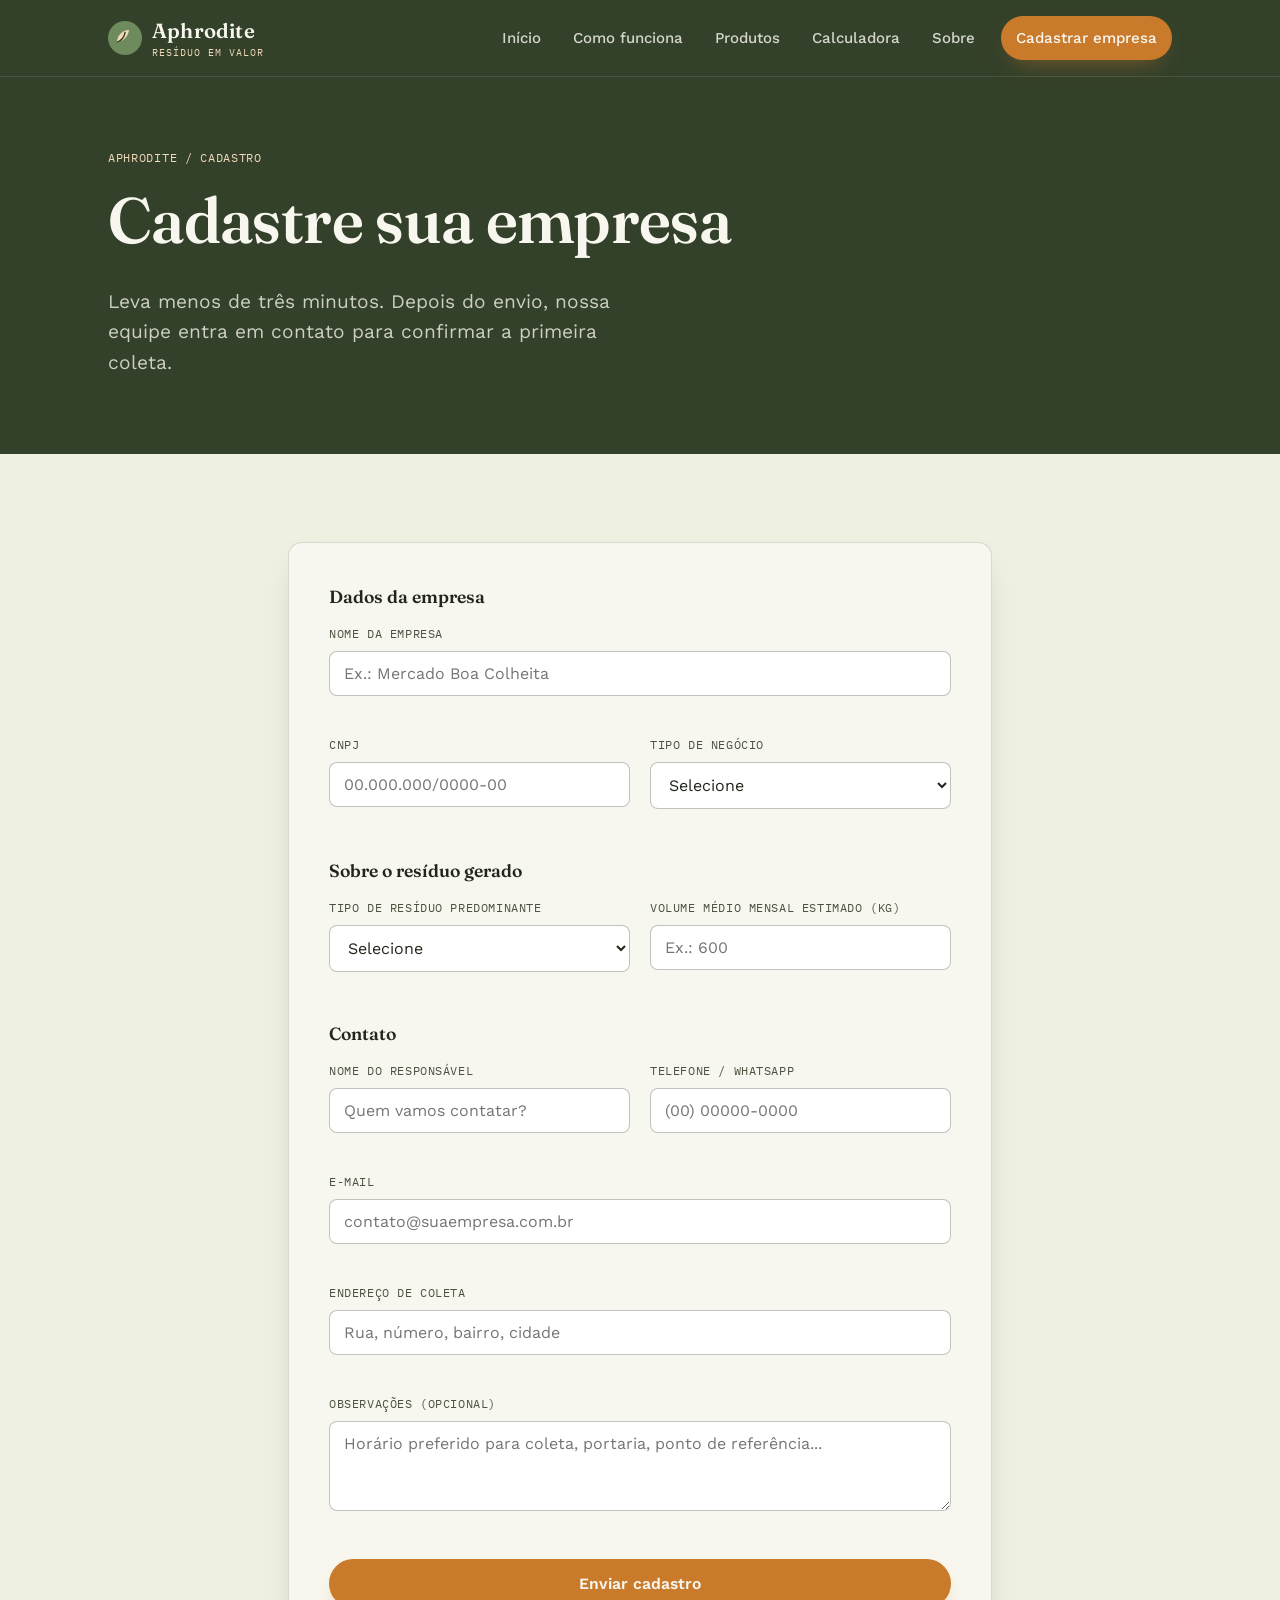
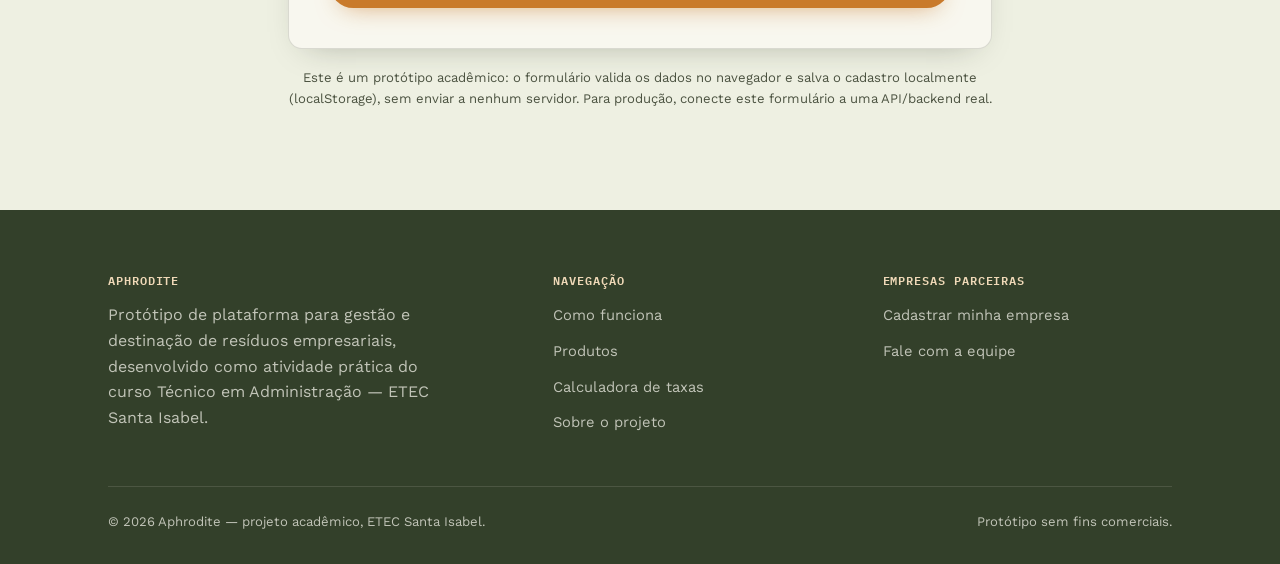
==== cadastro.html @ 8029cf27 "Add files via upload" ====
<!DOCTYPE html>
<html lang="pt-BR">
<head>
<meta charset="UTF-8">
<meta name="viewport" content="width=device-width, initial-scale=1.0">
<title>Cadastrar empresa — Aphrodite</title>
<meta name="description" content="Cadastre sua empresa na Aphrodite e receba uma proposta de coleta e tratamento de resíduos.">
<link rel="stylesheet" href="css/style.css">
</head>
<body>
<a class="skip-link" href="#conteudo">Pular para o conteúdo</a>

<header class="site-header">
  <div class="container">
    <a class="brand" href="index.html">
      <svg class="brand-mark" viewBox="0 0 34 34" fill="none" xmlns="http://www.w3.org/2000/svg" aria-hidden="true">
        <circle cx="17" cy="17" r="17" fill="#6E8B5E"/>
        <path d="M9 21c0-6.5 5.2-11.8 12-12-1 6.8-5.4 11.2-12 12z" fill="#F0D9B8"/>
        <path d="M9.5 21c3.3-1.1 6.6-4.4 7.6-9.6" stroke="#243019" stroke-width="1.3" stroke-linecap="round"/>
      </svg>
      <span>
        <span class="brand-word">Aphrodite</span>
        <span class="brand-tag">Resíduo em valor</span>
      </span>
    </a>
    <button class="menu-toggle" aria-label="Abrir menu" aria-expanded="false">☰</button>
    <nav class="main-nav">
      <a href="index.html">Início</a>
      <a href="como-funciona.html">Como funciona</a>
      <a href="catalogo.html">Produtos</a>
      <a href="calculadora.html">Calculadora</a>
      <a href="sobre.html">Sobre</a>
      <a href="cadastro.html" class="btn btn-primary nav-cta active">Cadastrar empresa</a>
    </nav>
  </div>
</header>

<main id="conteudo">

  <section class="page-hero">
    <div class="container">
      <div class="breadcrumb">Aphrodite / Cadastro</div>
      <h1>Cadastre sua empresa</h1>
      <p class="lede">Leva menos de três minutos. Depois do envio, nossa equipe entra em contato para
        confirmar a primeira coleta.</p>
    </div>
  </section>

  <section>
    <div class="container" style="max-width:760px;">
      <form id="form-cadastro" class="form-card" novalidate>

        <fieldset>
          <legend>Dados da empresa</legend>
          <div class="form-grid">
            <div class="field full">
              <label for="nome-empresa">Nome da empresa</label>
              <input type="text" id="nome-empresa" name="nome-empresa" required placeholder="Ex.: Mercado Boa Colheita">
            </div>
            <div class="field">
              <label for="cnpj">CNPJ</label>
              <input type="text" id="cnpj" name="cnpj" required placeholder="00.000.000/0000-00" inputmode="numeric">
            </div>
            <div class="field">
              <label for="tipo-negocio">Tipo de negócio</label>
              <select id="tipo-negocio" name="tipo-negocio" required>
                <option value="" disabled selected>Selecione</option>
                <option value="mercado">Mercado / supermercado</option>
                <option value="restaurante">Restaurante / food service</option>
                <option value="industria-alimenticia">Indústria alimentícia</option>
                <option value="varejo">Varejo em geral</option>
                <option value="condominio">Condomínio / instituição</option>
                <option value="outro">Outro</option>
              </select>
            </div>
          </div>
        </fieldset>

        <fieldset>
          <legend>Sobre o resíduo gerado</legend>
          <div class="form-grid">
            <div class="field">
              <label for="tipo-residuo">Tipo de resíduo predominante</label>
              <select id="tipo-residuo" name="tipo-residuo" required>
                <option value="" disabled selected>Selecione</option>
                <option value="organico-alimentar">Orgânico alimentar</option>
                <option value="poda-jardinagem">Poda e jardinagem</option>
                <option value="embalagens">Embalagens biodegradáveis</option>
                <option value="agroindustrial">Agroindustrial</option>
                <option value="misto">Misto</option>
              </select>
            </div>
            <div class="field">
              <label for="volume-medio">Volume médio mensal estimado (kg)</label>
              <input type="number" id="volume-medio" name="volume-medio" min="0" required placeholder="Ex.: 600">
            </div>
          </div>
        </fieldset>

        <fieldset>
          <legend>Contato</legend>
          <div class="form-grid">
            <div class="field">
              <label for="responsavel">Nome do responsável</label>
              <input type="text" id="responsavel" name="responsavel" required placeholder="Quem vamos contatar?">
            </div>
            <div class="field">
              <label for="telefone">Telefone / WhatsApp</label>
              <input type="tel" id="telefone" name="telefone" required placeholder="(00) 00000-0000">
            </div>
            <div class="field full">
              <label for="email">E-mail</label>
              <input type="email" id="email" name="email" required placeholder="contato@suaempresa.com.br">
            </div>
            <div class="field full">
              <label for="endereco">Endereço de coleta</label>
              <input type="text" id="endereco" name="endereco" required placeholder="Rua, número, bairro, cidade">
            </div>
            <div class="field full">
              <label for="observacoes">Observações (opcional)</label>
              <textarea id="observacoes" name="observacoes" placeholder="Horário preferido para coleta, portaria, ponto de referência..."></textarea>
            </div>
          </div>
        </fieldset>

        <button type="submit" class="btn btn-primary btn-block">Enviar cadastro</button>
        <div id="cadastro-msg" class="form-msg" role="status"></div>
      </form>

      <p style="font-size:0.82rem; color:var(--ink-soft); text-align:center; margin-top:18px;">
        Este é um protótipo acadêmico: o formulário valida os dados no navegador e salva o cadastro
        localmente (localStorage), sem enviar a nenhum servidor. Para produção, conecte este formulário a
        uma API/backend real.
      </p>
    </div>
  </section>

</main>

<footer class="site-footer">
  <div class="container">
    <div class="footer-grid">
      <div>
        <h4>Aphrodite</h4>
        <p style="max-width:34ch; color:rgba(248,247,239,0.72);">Protótipo de plataforma para gestão e
          destinação de resíduos empresariais, desenvolvido como atividade prática do curso Técnico em
          Administração — ETEC Santa Isabel.</p>
      </div>
      <div>
        <h4>Navegação</h4>
        <ul>
          <li><a href="como-funciona.html">Como funciona</a></li>
          <li><a href="catalogo.html">Produtos</a></li>
          <li><a href="calculadora.html">Calculadora de taxas</a></li>
          <li><a href="sobre.html">Sobre o projeto</a></li>
        </ul>
      </div>
      <div>
        <h4>Empresas parceiras</h4>
        <ul>
          <li><a href="cadastro.html">Cadastrar minha empresa</a></li>
          <li><a href="sobre.html#equipe">Fale com a equipe</a></li>
        </ul>
      </div>
    </div>
    <div class="footer-bottom">
      <span>© 2026 Aphrodite — projeto acadêmico, ETEC Santa Isabel.</span>
      <span>Protótipo sem fins comerciais.</span>
    </div>
  </div>
</footer>

<script src="js/main.js"></script>
</body>
</html>
---- css/style.css ----
/* =========================================================
   APHRODITE — folha de estilos principal
   Identidade: do resíduo ao valor — paleta de terra, composto
   e crescimento. Tipografia serifada de personalidade (Fraunces)
   + grotesca neutra (Work Sans) + monoespaçada para dados (IBM Plex Mono).
   ========================================================= */

@import url('https://fonts.googleapis.com/css2?family=Fraunces:opsz,wght@9..144,400;9..144,500;9..144,600;9..144,700&family=Work+Sans:wght@400;500;600;700&family=IBM+Plex+Mono:wght@400;500;600&display=swap');

:root {
  /* Paleta */
  --bg: #EEF0E2;            /* parchment esverdeado — fundo principal */
  --bg-alt: #E3E7D2;        /* variação para faixas alternadas */
  --paper: #F8F7EF;         /* cartões / superfícies claras */
  --ink: #202619;           /* texto principal, quase preto esverdeado */
  --ink-soft: #4B5240;      /* texto secundário */
  --loam: #33402A;          /* verde-terra escuro — header, rodapé, seções de contraste */
  --loam-2: #445235;
  --moss: #6E8B5E;          /* verde musgo — acentos secundários, sucesso */
  --marigold: #C97A2B;      /* laranja composto/calêndula — CTA principal */
  --marigold-dark: #A6621F;
  --marigold-light: #F0D9B8;
  --line: rgba(32, 38, 25, 0.14);
  --line-strong: rgba(32, 38, 25, 0.28);

  --font-display: 'Fraunces', Georgia, 'Times New Roman', serif;
  --font-body: 'Work Sans', 'Segoe UI', Arial, sans-serif;
  --font-mono: 'IBM Plex Mono', 'Courier New', monospace;

  --radius: 14px;
  --radius-sm: 8px;
  --container: 1120px;
  --shadow: 0 12px 32px -18px rgba(32, 38, 25, 0.35);
}

* { box-sizing: border-box; }
html { scroll-behavior: smooth; }

body {
  margin: 0;
  background: var(--bg);
  color: var(--ink);
  font-family: var(--font-body);
  font-size: 16px;
  line-height: 1.6;
  -webkit-font-smoothing: antialiased;
  overflow-x: hidden;
}

/* Evita que itens de grid/flex "empurrem" a página em telas pequenas —
   por padrão, itens de grid não encolhem abaixo do conteúdo intrínseco. */
.hero .container,
.two-col,
.calc-layout,
.grid {
  min-width: 0;
}
.hero .container > *,
.two-col > *,
.calc-layout > *,
.grid > * {
  min-width: 0;
}

img, svg { display: block; max-width: 100%; }

a { color: inherit; }

h1, h2, h3, h4 {
  font-family: var(--font-display);
  font-weight: 600;
  line-height: 1.08;
  margin: 0 0 0.5em;
  letter-spacing: -0.01em;
}

h1 { font-size: clamp(2.4rem, 5vw, 4.1rem); font-weight: 600; }
h2 { font-size: clamp(1.8rem, 3.2vw, 2.6rem); }
h3 { font-size: 1.3rem; }

p { margin: 0 0 1em; color: var(--ink-soft); }
.lede { font-size: 1.2rem; color: var(--ink-soft); max-width: 46ch; }

.container {
  width: 100%;
  max-width: var(--container);
  margin: 0 auto;
  padding: 0 28px;
}

section { padding: 88px 0; }
section.tight { padding: 56px 0; }

.eyebrow {
  font-family: var(--font-mono);
  text-transform: uppercase;
  letter-spacing: 0.14em;
  font-size: 0.72rem;
  color: var(--marigold-dark);
  font-weight: 600;
  display: inline-flex;
  align-items: center;
  gap: 10px;
  margin-bottom: 14px;
}
.eyebrow::before {
  content: "";
  width: 20px;
  height: 2px;
  background: var(--marigold);
  display: inline-block;
}

/* ---------- Botões ---------- */
.btn {
  display: inline-flex;
  align-items: center;
  justify-content: center;
  gap: 8px;
  font-family: var(--font-body);
  font-weight: 600;
  font-size: 0.98rem;
  padding: 14px 26px;
  border-radius: 999px;
  border: 1.5px solid transparent;
  cursor: pointer;
  text-decoration: none;
  transition: transform 0.15s ease, box-shadow 0.15s ease, background 0.15s ease, color 0.15s ease;
}
.btn:focus-visible {
  outline: 3px solid var(--marigold-dark);
  outline-offset: 2px;
}
.btn-primary {
  background: var(--marigold);
  color: var(--paper);
  box-shadow: 0 10px 24px -12px rgba(201, 122, 43, 0.65);
}
.btn-primary:hover { background: var(--marigold-dark); transform: translateY(-1px); }

.btn-ghost {
  background: transparent;
  color: var(--paper);
  border-color: rgba(248, 247, 239, 0.4);
}
.btn-ghost:hover { border-color: var(--paper); }

.btn-outline {
  background: transparent;
  color: var(--ink);
  border-color: var(--line-strong);
}
.btn-outline:hover { border-color: var(--ink); }

.btn-block { width: 100%; }
.btn[disabled] { opacity: 0.55; cursor: not-allowed; transform: none !important; }

/* ---------- Header ---------- */
.site-header {
  position: sticky;
  top: 0;
  z-index: 40;
  background: var(--loam);
  color: var(--paper);
  border-bottom: 1px solid rgba(248, 247, 239, 0.1);
}
.site-header .container {
  display: flex;
  align-items: center;
  justify-content: space-between;
  height: 76px;
}
.brand {
  display: flex;
  align-items: center;
  gap: 10px;
  text-decoration: none;
  color: var(--paper);
}
.brand-mark {
  width: 34px; height: 34px;
  flex-shrink: 0;
}
.brand-word {
  font-family: var(--font-display);
  font-size: 1.28rem;
  font-weight: 600;
  letter-spacing: 0.01em;
}
.brand-tag {
  font-family: var(--font-mono);
  font-size: 0.62rem;
  letter-spacing: 0.1em;
  text-transform: uppercase;
  color: var(--marigold-light);
  display: block;
  margin-top: -2px;
}

nav.main-nav {
  display: flex;
  align-items: center;
  gap: 4px;
}
nav.main-nav a {
  text-decoration: none;
  color: rgba(248, 247, 239, 0.82);
  font-size: 0.94rem;
  font-weight: 500;
  padding: 9px 14px;
  border-radius: 999px;
  transition: background 0.15s ease, color 0.15s ease;
}
nav.main-nav a:hover { background: rgba(248, 247, 239, 0.1); color: var(--paper); }
nav.main-nav a.active { background: var(--marigold); color: var(--paper); }

.nav-cta { margin-left: 8px; }

.menu-toggle {
  display: none;
  background: none;
  border: none;
  color: var(--paper);
  font-size: 1.5rem;
  cursor: pointer;
}

@media (max-width: 880px) {
  nav.main-nav { position: fixed; top: 76px; left: 0; right: 0; background: var(--loam);
    flex-direction: column; align-items: stretch; padding: 8px 20px 20px; gap: 2px;
    border-bottom: 1px solid rgba(248,247,239,0.12); transform: translateY(-8px); opacity: 0;
    pointer-events: none; transition: all 0.18s ease; }
  nav.main-nav.open { transform: translateY(0); opacity: 1; pointer-events: auto; }
  nav.main-nav a { padding: 12px 10px; }
  .nav-cta { margin-left: 0; margin-top: 6px; }
  .menu-toggle { display: block; }
}

/* ---------- Hero ---------- */
.hero {
  background: var(--loam);
  color: var(--paper);
  position: relative;
  overflow: hidden;
  padding: 96px 0 0;
}
.hero .container {
  display: grid;
  grid-template-columns: 1.1fr 0.9fr;
  gap: 48px;
  align-items: center;
  padding-bottom: 64px;
}
.hero h1 { color: var(--paper); }
.hero h1 em {
  font-style: normal;
  color: var(--marigold-light);
}
.hero .lede { color: rgba(248, 247, 239, 0.78); }
.hero-actions { display: flex; gap: 14px; flex-wrap: wrap; margin-top: 30px; }

.hero-stats {
  display: flex;
  gap: 28px;
  margin-top: 48px;
  padding-top: 28px;
  border-top: 1px solid rgba(248, 247, 239, 0.16);
  flex-wrap: wrap;
}
.hero-stats div strong {
  font-family: var(--font-display);
  font-size: 1.9rem;
  display: block;
  color: var(--paper);
}
.hero-stats div span {
  font-family: var(--font-mono);
  font-size: 0.72rem;
  text-transform: uppercase;
  letter-spacing: 0.06em;
  color: rgba(248, 247, 239, 0.65);
}

@media (max-width: 880px) {
  .hero .container { grid-template-columns: 1fr; }
}

/* ---------- Ciclo Aphrodite (elemento-assinatura) ---------- */
.cycle-wrap { display: flex; align-items: center; justify-content: center; }
.cycle {
  position: relative;
  width: min(420px, 100%);
  aspect-ratio: 1 / 1;
}
.cycle svg { width: 100%; height: 100%; }
.cycle-orbit-dot {
  transform-origin: 210px 210px;
  animation: orbit 14s linear infinite;
}
@keyframes orbit {
  from { transform: rotate(0deg); }
  to { transform: rotate(360deg); }
}
.cycle-node-label {
  font-family: var(--font-mono);
  font-size: 10.5px;
  fill: var(--paper);
  letter-spacing: 0.04em;
}
.cycle-node-num {
  font-family: var(--font-mono);
  font-size: 9px;
  fill: var(--marigold-light);
}
@media (prefers-reduced-motion: reduce) {
  .cycle-orbit-dot { animation: none; }
}

/* ---------- Seções gerais ---------- */
.section-head {
  max-width: 640px;
  margin: 0 auto 48px;
  text-align: left;
}
.section-head.center { text-align: center; margin-left: auto; margin-right: auto; }

.grid {
  display: grid;
  gap: 24px;
}
.grid-3 { grid-template-columns: repeat(3, 1fr); }
.grid-2 { grid-template-columns: repeat(2, 1fr); }
@media (max-width: 880px) {
  .grid-3, .grid-2 { grid-template-columns: 1fr; }
}

.card {
  background: var(--paper);
  border: 1px solid var(--line);
  border-radius: var(--radius);
  padding: 30px;
}
.card-step {
  position: relative;
  padding-top: 44px;
}
.card-step .num {
  font-family: var(--font-mono);
  font-size: 0.78rem;
  color: var(--marigold-dark);
  position: absolute;
  top: 26px;
  left: 30px;
  letter-spacing: 0.05em;
}
.card-step h3 { margin-top: 18px; }

.icon-tile {
  width: 52px; height: 52px;
  border-radius: 12px;
  background: var(--bg-alt);
  display: flex; align-items: center; justify-content: center;
  margin-bottom: 18px;
}
.icon-tile svg { width: 26px; height: 26px; }

/* ---------- Alternating band ---------- */
.band-alt { background: var(--bg-alt); }
.band-paper { background: var(--paper); border-top: 1px solid var(--line); border-bottom: 1px solid var(--line); }
.band-loam { background: var(--loam); color: var(--paper); }
.band-loam h2, .band-loam h3 { color: var(--paper); }
.band-loam p { color: rgba(248,247,239,0.75); }

/* ---------- Tabela de resíduos ---------- */
.waste-table {
  width: 100%;
  border-collapse: collapse;
  background: var(--paper);
  border-radius: var(--radius);
  overflow: hidden;
  border: 1px solid var(--line);
}
.waste-table th, .waste-table td {
  text-align: left;
  padding: 14px 18px;
  border-bottom: 1px solid var(--line);
  font-size: 0.94rem;
}
.waste-table th {
  font-family: var(--font-mono);
  text-transform: uppercase;
  font-size: 0.72rem;
  letter-spacing: 0.06em;
  color: var(--ink-soft);
  background: var(--bg-alt);
}
.waste-table tr:last-child td { border-bottom: none; }
.tag {
  display: inline-block;
  font-family: var(--font-mono);
  font-size: 0.68rem;
  text-transform: uppercase;
  letter-spacing: 0.04em;
  padding: 4px 9px;
  border-radius: 999px;
}
.tag-ok { background: rgba(110, 139, 94, 0.16); color: #3E5A34; }
.tag-no { background: rgba(179, 70, 51, 0.14); color: #A6421F; }

/* ---------- Produtos (catálogo) ---------- */
.product-card {
  background: var(--paper);
  border: 1px solid var(--line);
  border-radius: var(--radius);
  overflow: hidden;
  display: flex;
  flex-direction: column;
}
.product-visual {
  aspect-ratio: 4 / 3;
  background: var(--bg-alt);
  display: flex; align-items: center; justify-content: center;
  padding: 30px;
}
.product-visual svg { width: 100%; height: 100%; }
.product-body { padding: 24px 26px 28px; flex: 1; display: flex; flex-direction: column; }
.product-price {
  margin-top: auto;
  font-family: var(--font-mono);
  font-size: 0.85rem;
  color: var(--marigold-dark);
  padding-top: 14px;
  border-top: 1px dashed var(--line-strong);
}
.product-price strong { font-size: 1.15rem; color: var(--ink); }

/* ---------- Formulários ---------- */
.form-card {
  background: var(--paper);
  border: 1px solid var(--line);
  border-radius: var(--radius);
  padding: 40px;
  box-shadow: var(--shadow);
}
.form-grid { display: grid; grid-template-columns: 1fr 1fr; gap: 20px; }
@media (max-width: 700px) { .form-grid { grid-template-columns: 1fr; } }
.field { margin-bottom: 20px; display: flex; flex-direction: column; gap: 7px; }
.field.full { grid-column: 1 / -1; }
.field label {
  font-family: var(--font-mono);
  font-size: 0.74rem;
  text-transform: uppercase;
  letter-spacing: 0.05em;
  color: var(--ink-soft);
}
.field .hint { font-size: 0.8rem; color: var(--ink-soft); margin-top: -2px; }
input, select, textarea {
  font-family: var(--font-body);
  font-size: 1rem;
  padding: 12px 14px;
  border-radius: var(--radius-sm);
  border: 1.5px solid var(--line-strong);
  background: #fff;
  color: var(--ink);
  width: 100%;
}
input:focus, select:focus, textarea:focus {
  outline: none;
  border-color: var(--marigold);
  box-shadow: 0 0 0 3px rgba(201, 122, 43, 0.18);
}
textarea { resize: vertical; min-height: 90px; }
fieldset { border: none; padding: 0; margin: 0 0 28px; }
legend {
  font-family: var(--font-display);
  font-size: 1.1rem;
  font-weight: 600;
  padding: 0 0 14px;
}

.form-msg {
  margin-top: 18px;
  padding: 16px 18px;
  border-radius: var(--radius-sm);
  font-size: 0.94rem;
  display: none;
}
.form-msg.show { display: block; }
.form-msg.success { background: rgba(110, 139, 94, 0.15); color: #33502A; border: 1px solid rgba(110,139,94,0.4); }
.form-msg.error { background: rgba(179, 70, 51, 0.12); color: #A6421F; border: 1px solid rgba(179,70,51,0.35); }

/* ---------- Calculadora ---------- */
.calc-layout {
  display: grid;
  grid-template-columns: 1fr 1fr;
  gap: 32px;
  align-items: start;
}
@media (max-width: 880px) { .calc-layout { grid-template-columns: 1fr; } }

.result-card {
  background: var(--loam);
  color: var(--paper);
  border-radius: var(--radius);
  padding: 34px;
  position: sticky;
  top: 96px;
}
.result-card h3 { color: var(--paper); }
.result-line {
  display: flex;
  justify-content: space-between;
  align-items: baseline;
  padding: 13px 0;
  border-bottom: 1px solid rgba(248,247,239,0.14);
  font-size: 0.95rem;
}
.result-line span:first-child { color: rgba(248,247,239,0.7); }
.result-line span:last-child { font-family: var(--font-mono); }
.result-total {
  margin-top: 8px;
  padding-top: 20px;
  display: flex;
  justify-content: space-between;
  align-items: baseline;
}
.result-total .label { font-family: var(--font-mono); font-size: 0.78rem; text-transform: uppercase; letter-spacing: 0.06em; color: var(--marigold-light); }
.result-total .value { font-family: var(--font-display); font-size: 2.3rem; color: var(--paper); }
.result-note { font-size: 0.82rem; color: rgba(248,247,239,0.6); margin-top: 18px; }

/* ---------- Footer ---------- */
.site-footer {
  background: var(--loam);
  color: rgba(248,247,239,0.72);
  padding: 64px 0 32px;
}
.footer-grid {
  display: grid;
  grid-template-columns: 1.4fr 1fr 1fr;
  gap: 40px;
  padding-bottom: 40px;
  border-bottom: 1px solid rgba(248,247,239,0.12);
}
@media (max-width: 700px) { .footer-grid { grid-template-columns: 1fr; } }
.footer-grid h4 {
  font-family: var(--font-mono);
  text-transform: uppercase;
  font-size: 0.72rem;
  letter-spacing: 0.08em;
  color: var(--marigold-light);
  margin-bottom: 16px;
}
.footer-grid ul { list-style: none; padding: 0; margin: 0; display: flex; flex-direction: column; gap: 10px; }
.footer-grid a { text-decoration: none; color: rgba(248,247,239,0.72); font-size: 0.92rem; }
.footer-grid a:hover { color: var(--paper); }
.footer-bottom {
  display: flex; justify-content: space-between; align-items: center;
  padding-top: 24px; font-size: 0.82rem; flex-wrap: wrap; gap: 10px;
}

/* ---------- Página interna genérica ---------- */
.page-hero {
  background: var(--loam);
  color: var(--paper);
  padding: 72px 0 56px;
}
.page-hero h1 { color: var(--paper); }
.page-hero .lede { color: rgba(248,247,239,0.78); }

.breadcrumb {
  font-family: var(--font-mono);
  font-size: 0.72rem;
  text-transform: uppercase;
  letter-spacing: 0.06em;
  color: var(--marigold-light);
  margin-bottom: 18px;
}

.two-col {
  display: grid;
  grid-template-columns: 1fr 1fr;
  gap: 48px;
  align-items: center;
}
@media (max-width: 880px) { .two-col { grid-template-columns: 1fr; } }

.list-check { list-style: none; padding: 0; margin: 0; display: flex; flex-direction: column; gap: 14px; }
.list-check li { display: flex; gap: 12px; align-items: flex-start; color: var(--ink-soft); }
.list-check svg { flex-shrink: 0; margin-top: 3px; }

.team-card { text-align: left; }
.team-card .role {
  font-family: var(--font-mono);
  font-size: 0.72rem;
  text-transform: uppercase;
  letter-spacing: 0.05em;
  color: var(--marigold-dark);
  margin-bottom: 4px;
  display: block;
}

.cta-band {
  background: var(--marigold);
  color: var(--paper);
  border-radius: 20px;
  padding: 56px;
  text-align: center;
}
.cta-band h2 { color: var(--paper); }
.cta-band p { color: rgba(248,247,239,0.9); margin: 0 auto 26px; max-width: 50ch; }
.cta-band .btn-ghost { border-color: rgba(248,247,239,0.55); }
.cta-band .btn-outline { background: var(--paper); color: var(--marigold-dark); border-color: var(--paper); }
.cta-band .btn-outline:hover { background: var(--marigold-light); }

.skip-link {
  position: absolute; left: -999px; top: 0;
  background: var(--marigold); color: #fff; padding: 12px 18px; z-index: 100;
}
.skip-link:focus { left: 12px; top: 12px; }
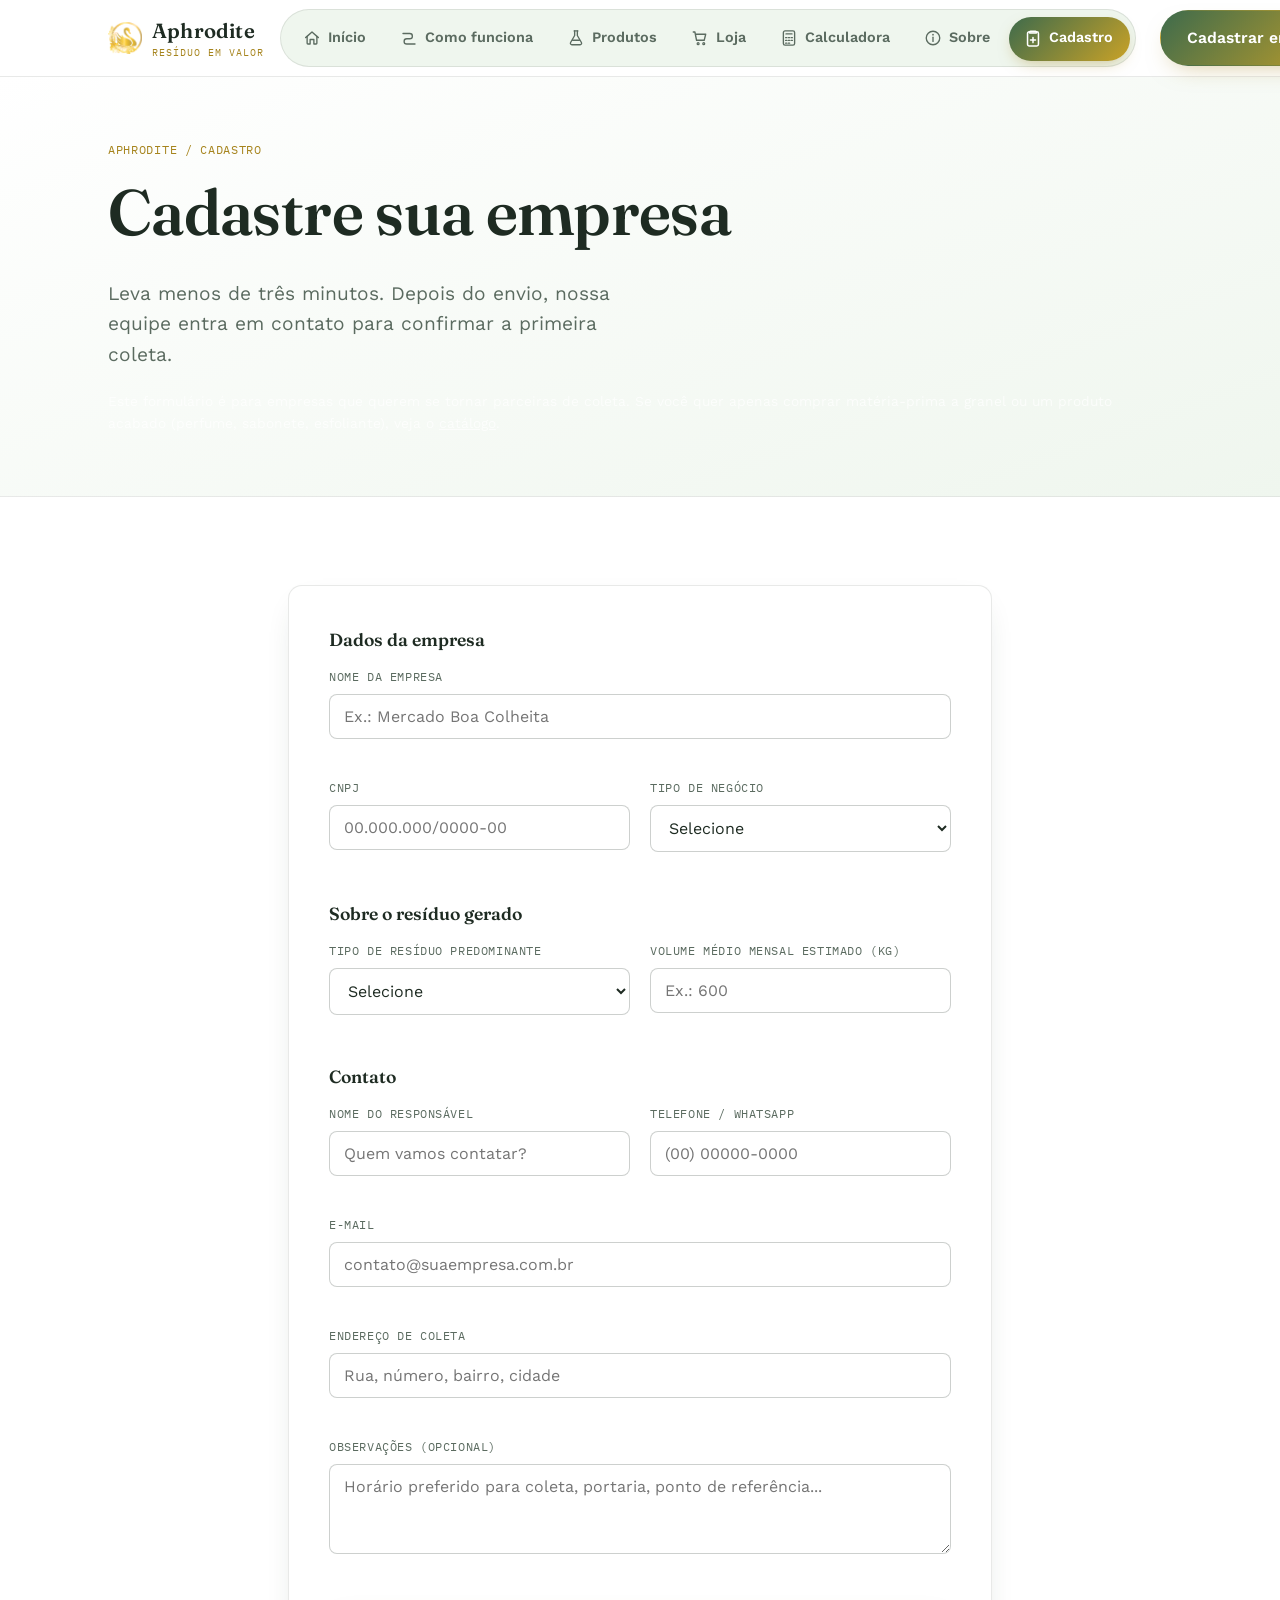
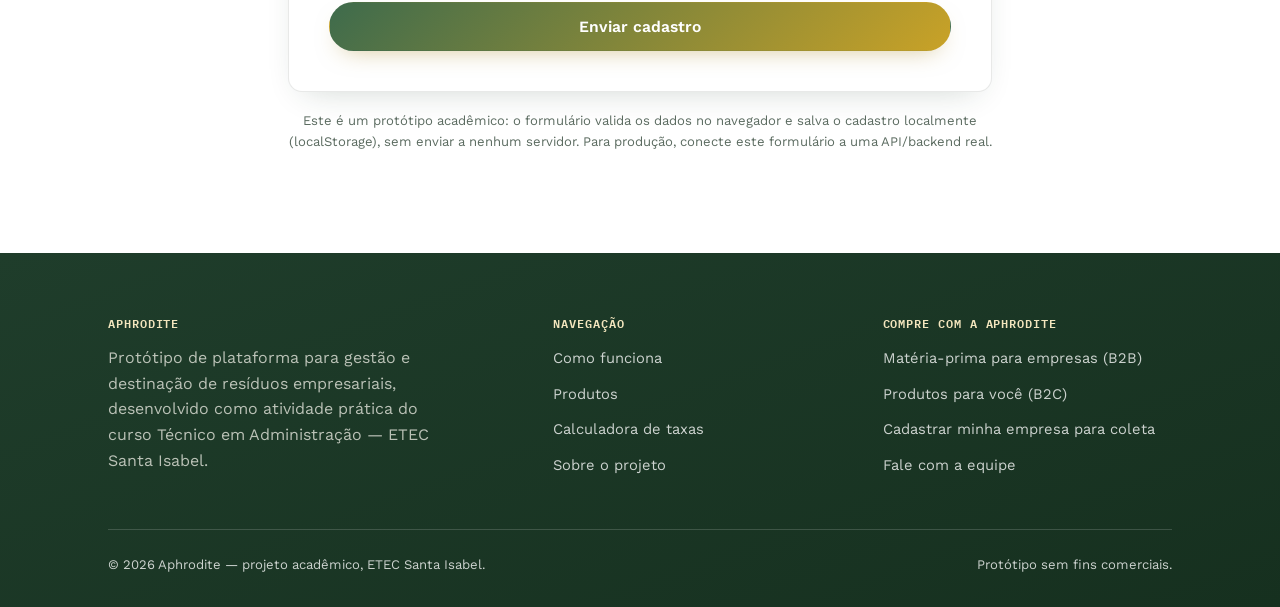
==== commit a3a37057: "Add files via upload" ====
--- a/cadastro.html
+++ b/cadastro.html
@@ -5,6 +5,7 @@
 <meta name="viewport" content="width=device-width, initial-scale=1.0">
 <title>Cadastrar empresa — Aphrodite</title>
 <meta name="description" content="Cadastre sua empresa na Aphrodite e receba uma proposta de coleta e tratamento de resíduos.">
+<link rel="icon" type="image/png" href="img/favicon.png">
 <link rel="stylesheet" href="css/style.css">
 </head>
 <body>
@@ -13,25 +14,44 @@
 <header class="site-header">
   <div class="container">
     <a class="brand" href="index.html">
-      <svg class="brand-mark" viewBox="0 0 34 34" fill="none" xmlns="http://www.w3.org/2000/svg" aria-hidden="true">
-        <circle cx="17" cy="17" r="17" fill="#6E8B5E"/>
-        <path d="M9 21c0-6.5 5.2-11.8 12-12-1 6.8-5.4 11.2-12 12z" fill="#F0D9B8"/>
-        <path d="M9.5 21c3.3-1.1 6.6-4.4 7.6-9.6" stroke="#243019" stroke-width="1.3" stroke-linecap="round"/>
-      </svg>
+      <img class="brand-mark" src="img/logo_icon.png" alt="Aphrodite" width="34" height="34">
       <span>
         <span class="brand-word">Aphrodite</span>
         <span class="brand-tag">Resíduo em valor</span>
       </span>
     </a>
-    <button class="menu-toggle" aria-label="Abrir menu" aria-expanded="false">☰</button>
-    <nav class="main-nav">
-      <a href="index.html">Início</a>
-      <a href="como-funciona.html">Como funciona</a>
-      <a href="catalogo.html">Produtos</a>
-      <a href="calculadora.html">Calculadora</a>
-      <a href="sobre.html">Sobre</a>
-      <a href="cadastro.html" class="btn btn-primary nav-cta active">Cadastrar empresa</a>
+    <nav class="dock-nav" aria-label="Navegação principal">
+      <span class="dock-indicator" aria-hidden="true"></span>
+      <a href="index.html" class="dock-item" title="Início">
+        <span class="dock-icon"><svg viewBox="0 0 24 24" fill="none" stroke-linecap="round" stroke-linejoin="round"><path d="M3.5 11.5 12 4l8.5 7.5" stroke-width="1.8"/><path d="M5.5 10v9a1 1 0 0 0 1 1H9.5v-6h5v6h3a1 1 0 0 0 1-1v-9" stroke-width="1.8"/></svg></span>
+        <span class="dock-text">Início</span>
+      </a>
+      <a href="como-funciona.html" class="dock-item" title="Como funciona">
+        <span class="dock-icon"><svg viewBox="0 0 24 24" fill="none" stroke-linecap="round" stroke-linejoin="round"><path d="M4 6h9a3.5 3.5 0 0 1 0 7H9a3.5 3.5 0 0 0 0 7h11" stroke-width="1.8"/></svg></span>
+        <span class="dock-text">Como funciona</span>
+      </a>
+      <a href="catalogo.html" class="dock-item" title="Produtos">
+        <span class="dock-icon"><svg viewBox="0 0 24 24" fill="none" stroke-linecap="round" stroke-linejoin="round"><path d="M9.5 2.5h5" stroke-width="1.8"/><path d="M10.2 2.5v6.2L4.8 18a2 2 0 0 0 1.7 3h11a2 2 0 0 0 1.7-3l-5.4-9.3V2.5" stroke-width="1.8"/><path d="M7.5 15h9" stroke-width="1.8"/></svg></span>
+        <span class="dock-text">Produtos</span>
+      </a>
+      <a href="loja.html" class="dock-item" title="Loja">
+        <span class="dock-icon"><svg viewBox="0 0 24 24" fill="none" stroke-linecap="round" stroke-linejoin="round"><path d="M3 4h2.2l2.2 11h10.2l2-8H6.4" stroke-width="1.8"/><circle cx="9.5" cy="19.5" r="1.3" stroke-width="1.6"/><circle cx="17" cy="19.5" r="1.3" stroke-width="1.6"/></svg></span>
+        <span class="dock-text">Loja</span>
+      </a>
+      <a href="calculadora.html" class="dock-item" title="Calculadora">
+        <span class="dock-icon"><svg viewBox="0 0 24 24" fill="none" stroke-linecap="round" stroke-linejoin="round"><rect x="4.5" y="2.5" width="15" height="19" rx="2.2" stroke-width="1.8"/><path d="M8 6.5h8" stroke-width="1.8"/><path d="M7.5 11.5h1.6M11.2 11.5h1.6M14.9 11.5h1.6M7.5 15.2h1.6M11.2 15.2h1.6M14.9 15.2h1.6M7.5 18.9h1.6M11.2 18.9h1.6" stroke-width="1.8"/></svg></span>
+        <span class="dock-text">Calculadora</span>
+      </a>
+      <a href="sobre.html" class="dock-item" title="Sobre">
+        <span class="dock-icon"><svg viewBox="0 0 24 24" fill="none" stroke-linecap="round" stroke-linejoin="round"><circle cx="12" cy="12" r="9" stroke-width="1.8"/><path d="M12 11v5.5" stroke-width="1.8"/><circle cx="12" cy="7.6" r="1.15" fill="currentColor" stroke="none"/></svg></span>
+        <span class="dock-text">Sobre</span>
+      </a>
+      <a href="cadastro.html" class="dock-item active" title="Cadastro">
+        <span class="dock-icon"><svg viewBox="0 0 24 24" fill="none" stroke-linecap="round" stroke-linejoin="round"><path d="M9 4h6a1 1 0 0 1 1 1v1H8V5a1 1 0 0 1 1-1z" stroke-width="1.8"/><rect x="5.5" y="4.5" width="13" height="17" rx="2" stroke-width="1.8"/><path d="M12 11.5v6M9 14.5h6" stroke-width="1.8"/></svg></span>
+        <span class="dock-text">Cadastro</span>
+      </a>
     </nav>
+    <a href="cadastro.html" class="btn btn-primary nav-cta">Cadastrar empresa</a>
   </div>
 </header>
 
@@ -43,6 +63,10 @@
       <h1>Cadastre sua empresa</h1>
       <p class="lede">Leva menos de três minutos. Depois do envio, nossa equipe entra em contato para
         confirmar a primeira coleta.</p>
+      <p style="font-size:0.86rem; color:rgba(255,255,255,0.72); margin-top:10px;">Este formulário é para
+        empresas que querem se tornar parceiras de coleta. Se você quer apenas comprar matéria-prima a
+        granel ou um produto acabado (perfume, sabonete, esfoliante), veja o
+        <a href="catalogo.html" style="color:inherit; text-decoration:underline;">catálogo</a>.</p>
     </div>
   </section>
 
@@ -156,9 +180,11 @@
         </ul>
       </div>
       <div>
-        <h4>Empresas parceiras</h4>
+        <h4>Compre com a Aphrodite</h4>
         <ul>
-          <li><a href="cadastro.html">Cadastrar minha empresa</a></li>
+          <li><a href="catalogo.html#b2b">Matéria-prima para empresas (B2B)</a></li>
+          <li><a href="catalogo.html#b2c">Produtos para você (B2C)</a></li>
+          <li><a href="cadastro.html">Cadastrar minha empresa para coleta</a></li>
           <li><a href="sobre.html#equipe">Fale com a equipe</a></li>
         </ul>
       </div>
--- a/css/style.css
+++ b/css/style.css
@@ -1,27 +1,39 @@
 /* =========================================================
    APHRODITE — folha de estilos principal
-   Identidade: do resíduo ao valor — paleta de terra, composto
-   e crescimento. Tipografia serifada de personalidade (Fraunces)
-   + grotesca neutra (Work Sans) + monoespaçada para dados (IBM Plex Mono).
+   Identidade: branco, verde e dourado — fluido, leve, elegante.
    ========================================================= */
 
 @import url('https://fonts.googleapis.com/css2?family=Fraunces:opsz,wght@9..144,400;9..144,500;9..144,600;9..144,700&family=Work+Sans:wght@400;500;600;700&family=IBM+Plex+Mono:wght@400;500;600&display=swap');
 
 :root {
-  /* Paleta */
-  --bg: #EEF0E2;            /* parchment esverdeado — fundo principal */
-  --bg-alt: #E3E7D2;        /* variação para faixas alternadas */
-  --paper: #F8F7EF;         /* cartões / superfícies claras */
-  --ink: #202619;           /* texto principal, quase preto esverdeado */
-  --ink-soft: #4B5240;      /* texto secundário */
-  --loam: #33402A;          /* verde-terra escuro — header, rodapé, seções de contraste */
-  --loam-2: #445235;
-  --moss: #6E8B5E;          /* verde musgo — acentos secundários, sucesso */
-  --marigold: #C97A2B;      /* laranja composto/calêndula — CTA principal */
-  --marigold-dark: #A6621F;
-  --marigold-light: #F0D9B8;
-  --line: rgba(32, 38, 25, 0.14);
-  --line-strong: rgba(32, 38, 25, 0.28);
+  --bg: #FFFFFF;
+  --bg-alt: #EFF6EE;
+  --bg-gold-soft: #FFF9EC;
+  --paper: #FFFFFF;
+  --ink: #1E2B22;
+  --ink-soft: #5B6B60;
+
+  --loam: #1F3D2B;
+  --loam-2: #2C4F38;
+  --moss: #5C8A67;
+  --marigold: #C9A227;
+  --marigold-dark: #A6841D;
+  --marigold-light: #F3E6BE;
+
+  --gold: #C9A227;
+  --gold-dark: #A6841D;
+  --gold-light: #F3E6BE;
+
+  --success-bg: #E3F0DE;
+  --success-text: #2F4A38;
+  --error-bg: #F5DCD3;
+  --error-text: #A6421F;
+
+  --gradient-brand: linear-gradient(135deg, #3E6B4C 0%, #C9A227 100%);
+  --gradient-deep: linear-gradient(160deg, #1F3D2B 0%, #16301F 100%);
+
+  --line: rgba(30, 43, 34, 0.10);
+  --line-strong: rgba(30, 43, 34, 0.22);
 
   --font-display: 'Fraunces', Georgia, 'Times New Roman', serif;
   --font-body: 'Work Sans', 'Segoe UI', Arial, sans-serif;
@@ -30,7 +42,7 @@
   --radius: 14px;
   --radius-sm: 8px;
   --container: 1120px;
-  --shadow: 0 12px 32px -18px rgba(32, 38, 25, 0.35);
+  --shadow: 0 12px 32px -16px rgba(31, 61, 43, 0.24);
 }
 
 * { box-sizing: border-box; }
@@ -47,23 +59,10 @@
   overflow-x: hidden;
 }
 
-/* Evita que itens de grid/flex "empurrem" a página em telas pequenas —
-   por padrão, itens de grid não encolhem abaixo do conteúdo intrínseco. */
-.hero .container,
-.two-col,
-.calc-layout,
-.grid {
-  min-width: 0;
-}
-.hero .container > *,
-.two-col > *,
-.calc-layout > *,
-.grid > * {
-  min-width: 0;
-}
+.hero .container, .two-col, .calc-layout, .grid { min-width: 0; }
+.hero .container > *, .two-col > *, .calc-layout > *, .grid > * { min-width: 0; }
 
 img, svg { display: block; max-width: 100%; }
-
 a { color: inherit; }
 
 h1, h2, h3, h4 {
@@ -73,7 +72,6 @@
   margin: 0 0 0.5em;
   letter-spacing: -0.01em;
 }
-
 h1 { font-size: clamp(2.4rem, 5vw, 4.1rem); font-weight: 600; }
 h2 { font-size: clamp(1.8rem, 3.2vw, 2.6rem); }
 h3 { font-size: 1.3rem; }
@@ -81,13 +79,7 @@
 p { margin: 0 0 1em; color: var(--ink-soft); }
 .lede { font-size: 1.2rem; color: var(--ink-soft); max-width: 46ch; }
 
-.container {
-  width: 100%;
-  max-width: var(--container);
-  margin: 0 auto;
-  padding: 0 28px;
-}
-
+.container { width: 100%; max-width: var(--container); margin: 0 auto; padding: 0 28px; }
 section { padding: 88px 0; }
 section.tight { padding: 56px 0; }
 
@@ -103,485 +95,229 @@
   gap: 10px;
   margin-bottom: 14px;
 }
-.eyebrow::before {
-  content: "";
-  width: 20px;
-  height: 2px;
-  background: var(--marigold);
-  display: inline-block;
-}
+.eyebrow::before { content: ""; width: 20px; height: 2px; background: var(--gradient-brand); display: inline-block; }
 
 /* ---------- Botões ---------- */
 .btn {
-  display: inline-flex;
-  align-items: center;
-  justify-content: center;
-  gap: 8px;
-  font-family: var(--font-body);
-  font-weight: 600;
-  font-size: 0.98rem;
-  padding: 14px 26px;
-  border-radius: 999px;
-  border: 1.5px solid transparent;
-  cursor: pointer;
-  text-decoration: none;
-  transition: transform 0.15s ease, box-shadow 0.15s ease, background 0.15s ease, color 0.15s ease;
-}
-.btn:focus-visible {
-  outline: 3px solid var(--marigold-dark);
-  outline-offset: 2px;
-}
-.btn-primary {
-  background: var(--marigold);
-  color: var(--paper);
-  box-shadow: 0 10px 24px -12px rgba(201, 122, 43, 0.65);
-}
-.btn-primary:hover { background: var(--marigold-dark); transform: translateY(-1px); }
-
-.btn-ghost {
-  background: transparent;
-  color: var(--paper);
-  border-color: rgba(248, 247, 239, 0.4);
-}
-.btn-ghost:hover { border-color: var(--paper); }
-
-.btn-outline {
-  background: transparent;
-  color: var(--ink);
-  border-color: var(--line-strong);
-}
+  display: inline-flex; align-items: center; justify-content: center; gap: 8px;
+  font-family: var(--font-body); font-weight: 600; font-size: 0.98rem;
+  padding: 14px 26px; border-radius: 999px; border: 1.5px solid transparent;
+  cursor: pointer; text-decoration: none;
+  transition: transform 0.15s ease, box-shadow 0.15s ease, background 0.15s ease, color 0.15s ease, filter 0.15s ease;
+}
+.btn:focus-visible { outline: 3px solid var(--marigold-dark); outline-offset: 2px; }
+.btn-primary { background: var(--gradient-brand); color: #fff; box-shadow: 0 10px 24px -12px rgba(166, 132, 29, 0.5); }
+.btn-primary:hover { filter: brightness(1.06); transform: translateY(-1px); }
+.btn-ghost { background: transparent; color: var(--ink); border-color: var(--line-strong); }
+.btn-ghost:hover { border-color: var(--marigold-dark); color: var(--marigold-dark); }
+.btn-outline { background: transparent; color: var(--ink); border-color: var(--line-strong); }
 .btn-outline:hover { border-color: var(--ink); }
-
 .btn-block { width: 100%; }
 .btn[disabled] { opacity: 0.55; cursor: not-allowed; transform: none !important; }
 
 /* ---------- Header ---------- */
 .site-header {
-  position: sticky;
-  top: 0;
-  z-index: 40;
-  background: var(--loam);
-  color: var(--paper);
-  border-bottom: 1px solid rgba(248, 247, 239, 0.1);
-}
-.site-header .container {
-  display: flex;
-  align-items: center;
-  justify-content: space-between;
-  height: 76px;
-}
-.brand {
-  display: flex;
-  align-items: center;
-  gap: 10px;
-  text-decoration: none;
-  color: var(--paper);
-}
-.brand-mark {
-  width: 34px; height: 34px;
-  flex-shrink: 0;
-}
-.brand-word {
-  font-family: var(--font-display);
-  font-size: 1.28rem;
-  font-weight: 600;
-  letter-spacing: 0.01em;
-}
-.brand-tag {
-  font-family: var(--font-mono);
-  font-size: 0.62rem;
-  letter-spacing: 0.1em;
-  text-transform: uppercase;
-  color: var(--marigold-light);
-  display: block;
-  margin-top: -2px;
-}
-
-nav.main-nav {
-  display: flex;
-  align-items: center;
-  gap: 4px;
-}
-nav.main-nav a {
-  text-decoration: none;
-  color: rgba(248, 247, 239, 0.82);
-  font-size: 0.94rem;
-  font-weight: 500;
-  padding: 9px 14px;
-  border-radius: 999px;
-  transition: background 0.15s ease, color 0.15s ease;
-}
-nav.main-nav a:hover { background: rgba(248, 247, 239, 0.1); color: var(--paper); }
-nav.main-nav a.active { background: var(--marigold); color: var(--paper); }
-
-.nav-cta { margin-left: 8px; }
-
-.menu-toggle {
-  display: none;
-  background: none;
-  border: none;
-  color: var(--paper);
-  font-size: 1.5rem;
-  cursor: pointer;
-}
-
-@media (max-width: 880px) {
-  nav.main-nav { position: fixed; top: 76px; left: 0; right: 0; background: var(--loam);
-    flex-direction: column; align-items: stretch; padding: 8px 20px 20px; gap: 2px;
-    border-bottom: 1px solid rgba(248,247,239,0.12); transform: translateY(-8px); opacity: 0;
-    pointer-events: none; transition: all 0.18s ease; }
-  nav.main-nav.open { transform: translateY(0); opacity: 1; pointer-events: auto; }
-  nav.main-nav a { padding: 12px 10px; }
-  .nav-cta { margin-left: 0; margin-top: 6px; }
-  .menu-toggle { display: block; }
+  position: sticky; top: 0; z-index: 40;
+  /* Fundo sólido (sem backdrop-filter): blur/filter em um ancestral cria um
+     novo bloco de containment para descendentes "position:fixed", o que
+     quebraria o dock nav fixo no rodapé em telas pequenas. */
+  background: rgba(255, 255, 255, 0.97);
+  color: var(--ink); border-bottom: 1px solid var(--line);
+}
+.site-header .container { display: flex; align-items: center; height: 76px; gap: 16px; }
+.brand { display: flex; align-items: center; gap: 10px; text-decoration: none; color: var(--ink); flex-shrink: 0; }
+.brand-mark { width: 34px; height: 34px; flex-shrink: 0; object-fit: contain; }
+.brand-word { font-family: var(--font-display); font-size: 1.28rem; font-weight: 600; letter-spacing: 0.01em; }
+.brand-tag { font-family: var(--font-mono); font-size: 0.62rem; letter-spacing: 0.1em; text-transform: uppercase; color: var(--marigold-dark); display: block; margin-top: -2px; }
+
+/* ---------- Dock nav (barra de navegação animada) ---------- */
+.dock-nav {
+  position: relative; display: inline-flex; align-items: center; gap: 2px;
+  padding: 6px; background: var(--bg-alt); border: 1px solid var(--line);
+  border-radius: 999px; margin: 0 auto;
+}
+.dock-indicator {
+  position: absolute; top: 0; left: 0; border-radius: 999px;
+  background: var(--gradient-brand);
+  box-shadow: 0 6px 16px -6px rgba(166, 132, 29, 0.5);
+  opacity: 0;
+  transition: transform 0.4s cubic-bezier(.65,0,.35,1), width 0.4s cubic-bezier(.65,0,.35,1),
+              height 0.4s cubic-bezier(.65,0,.35,1), opacity 0.25s ease;
+  z-index: 0; pointer-events: none;
+}
+.dock-indicator.ready { opacity: 1; }
+.dock-item {
+  position: relative; z-index: 1; display: flex; align-items: center; gap: 7px;
+  padding: 10px 16px; border-radius: 999px; text-decoration: none;
+  color: var(--ink-soft); font-weight: 600; font-size: 0.9rem; white-space: nowrap;
+  transition: color 0.25s ease;
+}
+.dock-item .dock-icon { width: 18px; height: 18px; flex-shrink: 0; display: flex; }
+.dock-item .dock-icon svg { width: 100%; height: 100%; stroke: currentColor; transition: transform 0.25s ease; }
+.dock-item.active { color: var(--marigold-dark); }
+.dock-item.is-lit { color: #fff; }
+.dock-item.is-lit .dock-icon svg, .dock-item:hover .dock-icon svg { transform: scale(1.12); }
+.dock-item:focus-visible { outline: 2px solid var(--marigold-dark); outline-offset: 2px; }
+
+.nav-cta { margin-left: 8px; flex-shrink: 0; }
+
+/* Faixa intermediária: a barra dock com texto + CTA não cabem confortavelmente
+   lado a lado — o CTA some (já existe "Cadastro" como item da própria dock). */
+@media (max-width: 1260px) and (min-width: 981px) {
+  .dock-item { padding: 10px 12px; font-size: 0.86rem; }
+  .dock-item .dock-icon { width: 17px; height: 17px; }
+  .site-header .nav-cta { display: none; }
+}
+
+@media (max-width: 980px) {
+  .dock-nav {
+    position: fixed; left: 50%; bottom: 18px; transform: translateX(-50%); z-index: 50;
+    background: rgba(255,255,255,0.9);
+    backdrop-filter: blur(16px); -webkit-backdrop-filter: blur(16px);
+    box-shadow: 0 14px 34px -14px rgba(30,43,34,0.32);
+    padding: 7px;
+  }
+  .dock-item { padding: 11px; }
+  .dock-item .dock-text { display: none; }
+  .site-header .nav-cta { display: none; }
+  body { padding-bottom: 78px; }
 }
 
 /* ---------- Hero ---------- */
 .hero {
-  background: var(--loam);
-  color: var(--paper);
-  position: relative;
-  overflow: hidden;
-  padding: 96px 0 0;
-}
-.hero .container {
-  display: grid;
-  grid-template-columns: 1.1fr 0.9fr;
-  gap: 48px;
-  align-items: center;
-  padding-bottom: 64px;
-}
-.hero h1 { color: var(--paper); }
-.hero h1 em {
-  font-style: normal;
-  color: var(--marigold-light);
-}
-.hero .lede { color: rgba(248, 247, 239, 0.78); }
+  background: linear-gradient(160deg, #FFFFFF 0%, #EFF6EE 55%, #FFF9EC 100%);
+  color: var(--ink); position: relative; overflow: hidden; padding: 72px 0 0;
+}
+.hero .container { display: grid; grid-template-columns: 1.1fr 0.9fr; gap: 48px; align-items: center; padding-bottom: 64px; }
+.hero h1 { color: var(--ink); }
+.hero h1 em { font-style: normal; background: var(--gradient-brand); -webkit-background-clip: text; background-clip: text; color: transparent; }
+.hero .lede { color: var(--ink-soft); }
 .hero-actions { display: flex; gap: 14px; flex-wrap: wrap; margin-top: 30px; }
-
-.hero-stats {
-  display: flex;
-  gap: 28px;
-  margin-top: 48px;
-  padding-top: 28px;
-  border-top: 1px solid rgba(248, 247, 239, 0.16);
-  flex-wrap: wrap;
-}
-.hero-stats div strong {
-  font-family: var(--font-display);
-  font-size: 1.9rem;
-  display: block;
-  color: var(--paper);
-}
-.hero-stats div span {
-  font-family: var(--font-mono);
-  font-size: 0.72rem;
-  text-transform: uppercase;
-  letter-spacing: 0.06em;
-  color: rgba(248, 247, 239, 0.65);
-}
-
-@media (max-width: 880px) {
-  .hero .container { grid-template-columns: 1fr; }
-}
+.hero-stats { display: flex; gap: 28px; margin-top: 48px; padding-top: 28px; border-top: 1px solid var(--line); flex-wrap: wrap; }
+.hero-stats div strong { font-family: var(--font-display); font-size: 1.9rem; display: block; color: var(--ink); }
+.hero-stats div span { font-family: var(--font-mono); font-size: 0.72rem; text-transform: uppercase; letter-spacing: 0.06em; color: var(--ink-soft); }
+@media (max-width: 880px) { .hero .container { grid-template-columns: 1fr; } }
 
 /* ---------- Ciclo Aphrodite (elemento-assinatura) ---------- */
-.cycle-wrap { display: flex; align-items: center; justify-content: center; }
-.cycle {
-  position: relative;
-  width: min(420px, 100%);
-  aspect-ratio: 1 / 1;
-}
+.cycle-wrap {
+  display: flex; align-items: center; justify-content: center;
+  background: var(--gradient-brand); border-radius: 28px; padding: 28px; box-shadow: var(--shadow);
+}
+.cycle { position: relative; width: min(420px, 100%); aspect-ratio: 1 / 1; }
 .cycle svg { width: 100%; height: 100%; }
-.cycle-orbit-dot {
-  transform-origin: 210px 210px;
-  animation: orbit 14s linear infinite;
-}
-@keyframes orbit {
-  from { transform: rotate(0deg); }
-  to { transform: rotate(360deg); }
-}
+.cycle-orbit-dot { transform-origin: 210px 210px; animation: orbit 14s linear infinite; }
+@keyframes orbit { from { transform: rotate(0deg); } to { transform: rotate(360deg); } }
 .cycle-node-label {
   font-family: var(--font-mono);
   font-size: 10.5px;
-  fill: var(--paper);
+  fill: #1E2B22;
   letter-spacing: 0.04em;
 }
 .cycle-node-num {
   font-family: var(--font-mono);
   font-size: 9px;
-  fill: var(--marigold-light);
-}
-@media (prefers-reduced-motion: reduce) {
-  .cycle-orbit-dot { animation: none; }
-}
+  fill: #A6841D;
+}
+@media (prefers-reduced-motion: reduce) { .cycle-orbit-dot { animation: none; } }
 
 /* ---------- Seções gerais ---------- */
-.section-head {
-  max-width: 640px;
-  margin: 0 auto 48px;
-  text-align: left;
-}
+.section-head { max-width: 640px; margin: 0 auto 48px; text-align: left; }
 .section-head.center { text-align: center; margin-left: auto; margin-right: auto; }
-
-.grid {
-  display: grid;
-  gap: 24px;
-}
+.grid { display: grid; gap: 24px; }
 .grid-3 { grid-template-columns: repeat(3, 1fr); }
 .grid-2 { grid-template-columns: repeat(2, 1fr); }
-@media (max-width: 880px) {
-  .grid-3, .grid-2 { grid-template-columns: 1fr; }
-}
+@media (max-width: 880px) { .grid-3, .grid-2 { grid-template-columns: 1fr; } }
 
 .card {
-  background: var(--paper);
-  border: 1px solid var(--line);
-  border-radius: var(--radius);
-  padding: 30px;
-}
-.card-step {
-  position: relative;
-  padding-top: 44px;
-}
-.card-step .num {
-  font-family: var(--font-mono);
-  font-size: 0.78rem;
-  color: var(--marigold-dark);
-  position: absolute;
-  top: 26px;
-  left: 30px;
-  letter-spacing: 0.05em;
-}
+  background: var(--paper); border: 1px solid var(--line); border-radius: var(--radius); padding: 30px;
+  transition: transform 0.2s ease, box-shadow 0.2s ease, border-color 0.2s ease;
+}
+.card:hover { transform: translateY(-3px); box-shadow: var(--shadow); border-color: rgba(166,132,29,0.28); }
+.card-step { position: relative; padding-top: 44px; }
+.card-step .num { font-family: var(--font-mono); font-size: 0.78rem; color: var(--marigold-dark); position: absolute; top: 26px; left: 30px; letter-spacing: 0.05em; }
 .card-step h3 { margin-top: 18px; }
 
-.icon-tile {
-  width: 52px; height: 52px;
-  border-radius: 12px;
-  background: var(--bg-alt);
-  display: flex; align-items: center; justify-content: center;
-  margin-bottom: 18px;
-}
+.icon-tile { width: 52px; height: 52px; border-radius: 12px; background: var(--bg-alt); display: flex; align-items: center; justify-content: center; margin-bottom: 18px; }
 .icon-tile svg { width: 26px; height: 26px; }
 
 /* ---------- Alternating band ---------- */
 .band-alt { background: var(--bg-alt); }
 .band-paper { background: var(--paper); border-top: 1px solid var(--line); border-bottom: 1px solid var(--line); }
-.band-loam { background: var(--loam); color: var(--paper); }
-.band-loam h2, .band-loam h3 { color: var(--paper); }
-.band-loam p { color: rgba(248,247,239,0.75); }
+.band-loam { background: var(--gradient-deep); color: #fff; }
+.band-loam h2, .band-loam h3 { color: #fff; }
+.band-loam p { color: rgba(255,255,255,0.82); }
 
 /* ---------- Tabela de resíduos ---------- */
-.waste-table {
-  width: 100%;
-  border-collapse: collapse;
-  background: var(--paper);
-  border-radius: var(--radius);
-  overflow: hidden;
-  border: 1px solid var(--line);
-}
-.waste-table th, .waste-table td {
-  text-align: left;
-  padding: 14px 18px;
-  border-bottom: 1px solid var(--line);
-  font-size: 0.94rem;
-}
-.waste-table th {
-  font-family: var(--font-mono);
-  text-transform: uppercase;
-  font-size: 0.72rem;
-  letter-spacing: 0.06em;
-  color: var(--ink-soft);
-  background: var(--bg-alt);
-}
+.waste-table { width: 100%; border-collapse: collapse; background: var(--paper); border-radius: var(--radius); overflow: hidden; border: 1px solid var(--line); }
+.waste-table th, .waste-table td { text-align: left; padding: 14px 18px; border-bottom: 1px solid var(--line); font-size: 0.94rem; }
+.waste-table th { font-family: var(--font-mono); text-transform: uppercase; font-size: 0.72rem; letter-spacing: 0.06em; color: var(--ink-soft); background: var(--bg-alt); }
 .waste-table tr:last-child td { border-bottom: none; }
-.tag {
-  display: inline-block;
-  font-family: var(--font-mono);
-  font-size: 0.68rem;
-  text-transform: uppercase;
-  letter-spacing: 0.04em;
-  padding: 4px 9px;
-  border-radius: 999px;
-}
-.tag-ok { background: rgba(110, 139, 94, 0.16); color: #3E5A34; }
-.tag-no { background: rgba(179, 70, 51, 0.14); color: #A6421F; }
+.tag { display: inline-block; font-family: var(--font-mono); font-size: 0.68rem; text-transform: uppercase; letter-spacing: 0.04em; padding: 4px 9px; border-radius: 999px; }
+.tag-ok { background: var(--success-bg); color: var(--success-text); }
+.tag-no { background: var(--error-bg); color: var(--error-text); }
 
 /* ---------- Produtos (catálogo) ---------- */
-.product-card {
-  background: var(--paper);
-  border: 1px solid var(--line);
-  border-radius: var(--radius);
-  overflow: hidden;
-  display: flex;
-  flex-direction: column;
-}
-.product-visual {
-  aspect-ratio: 4 / 3;
-  background: var(--bg-alt);
-  display: flex; align-items: center; justify-content: center;
-  padding: 30px;
-}
+.product-card { background: var(--paper); border: 1px solid var(--line); border-radius: var(--radius); overflow: hidden; display: flex; flex-direction: column; transition: transform 0.2s ease, box-shadow 0.2s ease; }
+.product-card:hover { transform: translateY(-3px); box-shadow: var(--shadow); }
+.product-visual { aspect-ratio: 4 / 3; background: var(--bg-alt); display: flex; align-items: center; justify-content: center; padding: 30px; }
 .product-visual svg { width: 100%; height: 100%; }
 .product-body { padding: 24px 26px 28px; flex: 1; display: flex; flex-direction: column; }
-.product-price {
-  margin-top: auto;
-  font-family: var(--font-mono);
-  font-size: 0.85rem;
-  color: var(--marigold-dark);
-  padding-top: 14px;
-  border-top: 1px dashed var(--line-strong);
-}
+.product-price { margin-top: auto; font-family: var(--font-mono); font-size: 0.85rem; color: var(--marigold-dark); padding-top: 14px; border-top: 1px dashed var(--line-strong); }
 .product-price strong { font-size: 1.15rem; color: var(--ink); }
 
 /* ---------- Formulários ---------- */
-.form-card {
-  background: var(--paper);
-  border: 1px solid var(--line);
-  border-radius: var(--radius);
-  padding: 40px;
-  box-shadow: var(--shadow);
-}
+.form-card { background: var(--paper); border: 1px solid var(--line); border-radius: var(--radius); padding: 40px; box-shadow: var(--shadow); }
 .form-grid { display: grid; grid-template-columns: 1fr 1fr; gap: 20px; }
 @media (max-width: 700px) { .form-grid { grid-template-columns: 1fr; } }
 .field { margin-bottom: 20px; display: flex; flex-direction: column; gap: 7px; }
 .field.full { grid-column: 1 / -1; }
-.field label {
-  font-family: var(--font-mono);
-  font-size: 0.74rem;
-  text-transform: uppercase;
-  letter-spacing: 0.05em;
-  color: var(--ink-soft);
-}
+.field label { font-family: var(--font-mono); font-size: 0.74rem; text-transform: uppercase; letter-spacing: 0.05em; color: var(--ink-soft); }
 .field .hint { font-size: 0.8rem; color: var(--ink-soft); margin-top: -2px; }
 input, select, textarea {
-  font-family: var(--font-body);
-  font-size: 1rem;
-  padding: 12px 14px;
-  border-radius: var(--radius-sm);
-  border: 1.5px solid var(--line-strong);
-  background: #fff;
-  color: var(--ink);
-  width: 100%;
-}
-input:focus, select:focus, textarea:focus {
-  outline: none;
-  border-color: var(--marigold);
-  box-shadow: 0 0 0 3px rgba(201, 122, 43, 0.18);
-}
+  font-family: var(--font-body); font-size: 1rem; padding: 12px 14px; border-radius: var(--radius-sm);
+  border: 1.5px solid var(--line-strong); background: #fff; color: var(--ink); width: 100%;
+}
+input:focus, select:focus, textarea:focus { outline: none; border-color: var(--marigold); box-shadow: 0 0 0 3px rgba(201, 162, 39, 0.2); }
 textarea { resize: vertical; min-height: 90px; }
 fieldset { border: none; padding: 0; margin: 0 0 28px; }
-legend {
-  font-family: var(--font-display);
-  font-size: 1.1rem;
-  font-weight: 600;
-  padding: 0 0 14px;
-}
-
-.form-msg {
-  margin-top: 18px;
-  padding: 16px 18px;
-  border-radius: var(--radius-sm);
-  font-size: 0.94rem;
-  display: none;
-}
+legend { font-family: var(--font-display); font-size: 1.1rem; font-weight: 600; padding: 0 0 14px; }
+
+.form-msg { margin-top: 18px; padding: 16px 18px; border-radius: var(--radius-sm); font-size: 0.94rem; display: none; }
 .form-msg.show { display: block; }
-.form-msg.success { background: rgba(110, 139, 94, 0.15); color: #33502A; border: 1px solid rgba(110,139,94,0.4); }
-.form-msg.error { background: rgba(179, 70, 51, 0.12); color: #A6421F; border: 1px solid rgba(179,70,51,0.35); }
+.form-msg.success { background: var(--success-bg); color: var(--success-text); border: 1px solid rgba(47,74,56,0.35); }
+.form-msg.error { background: var(--error-bg); color: var(--error-text); border: 1px solid rgba(166,66,31,0.32); }
 
 /* ---------- Calculadora ---------- */
-.calc-layout {
-  display: grid;
-  grid-template-columns: 1fr 1fr;
-  gap: 32px;
-  align-items: start;
-}
+.calc-layout { display: grid; grid-template-columns: 1fr 1fr; gap: 32px; align-items: start; }
 @media (max-width: 880px) { .calc-layout { grid-template-columns: 1fr; } }
 
-.result-card {
-  background: var(--loam);
-  color: var(--paper);
-  border-radius: var(--radius);
-  padding: 34px;
-  position: sticky;
-  top: 96px;
-}
-.result-card h3 { color: var(--paper); }
-.result-line {
-  display: flex;
-  justify-content: space-between;
-  align-items: baseline;
-  padding: 13px 0;
-  border-bottom: 1px solid rgba(248,247,239,0.14);
-  font-size: 0.95rem;
-}
-.result-line span:first-child { color: rgba(248,247,239,0.7); }
+.result-card { background: var(--gradient-deep); color: #fff; border-radius: var(--radius); padding: 34px; position: sticky; top: 96px; }
+.result-card h3 { color: #fff; }
+.result-line { display: flex; justify-content: space-between; align-items: baseline; padding: 13px 0; border-bottom: 1px solid rgba(255,255,255,0.16); font-size: 0.95rem; }
+.result-line span:first-child { color: rgba(255,255,255,0.72); }
 .result-line span:last-child { font-family: var(--font-mono); }
-.result-total {
-  margin-top: 8px;
-  padding-top: 20px;
-  display: flex;
-  justify-content: space-between;
-  align-items: baseline;
-}
-.result-total .label { font-family: var(--font-mono); font-size: 0.78rem; text-transform: uppercase; letter-spacing: 0.06em; color: var(--marigold-light); }
-.result-total .value { font-family: var(--font-display); font-size: 2.3rem; color: var(--paper); }
-.result-note { font-size: 0.82rem; color: rgba(248,247,239,0.6); margin-top: 18px; }
+.result-total { margin-top: 8px; padding-top: 20px; display: flex; justify-content: space-between; align-items: baseline; }
+.result-total .label { font-family: var(--font-mono); font-size: 0.78rem; text-transform: uppercase; letter-spacing: 0.06em; color: var(--gold-light); }
+.result-total .value { font-family: var(--font-display); font-size: 2.3rem; color: #fff; }
+.result-note { font-size: 0.82rem; color: rgba(255,255,255,0.65); margin-top: 18px; }
 
 /* ---------- Footer ---------- */
-.site-footer {
-  background: var(--loam);
-  color: rgba(248,247,239,0.72);
-  padding: 64px 0 32px;
-}
-.footer-grid {
-  display: grid;
-  grid-template-columns: 1.4fr 1fr 1fr;
-  gap: 40px;
-  padding-bottom: 40px;
-  border-bottom: 1px solid rgba(248,247,239,0.12);
-}
+.site-footer { background: var(--gradient-deep); color: rgba(255,255,255,0.78); padding: 64px 0 32px; }
+.footer-grid { display: grid; grid-template-columns: 1.4fr 1fr 1fr; gap: 40px; padding-bottom: 40px; border-bottom: 1px solid rgba(255,255,255,0.16); }
 @media (max-width: 700px) { .footer-grid { grid-template-columns: 1fr; } }
-.footer-grid h4 {
-  font-family: var(--font-mono);
-  text-transform: uppercase;
-  font-size: 0.72rem;
-  letter-spacing: 0.08em;
-  color: var(--marigold-light);
-  margin-bottom: 16px;
-}
+.footer-grid h4 { font-family: var(--font-mono); text-transform: uppercase; font-size: 0.72rem; letter-spacing: 0.08em; color: var(--gold-light); margin-bottom: 16px; }
 .footer-grid ul { list-style: none; padding: 0; margin: 0; display: flex; flex-direction: column; gap: 10px; }
-.footer-grid a { text-decoration: none; color: rgba(248,247,239,0.72); font-size: 0.92rem; }
-.footer-grid a:hover { color: var(--paper); }
-.footer-bottom {
-  display: flex; justify-content: space-between; align-items: center;
-  padding-top: 24px; font-size: 0.82rem; flex-wrap: wrap; gap: 10px;
-}
+.footer-grid a { text-decoration: none; color: rgba(255,255,255,0.78); font-size: 0.92rem; }
+.footer-grid a:hover { color: #fff; }
+.footer-bottom { display: flex; justify-content: space-between; align-items: center; padding-top: 24px; font-size: 0.82rem; flex-wrap: wrap; gap: 10px; }
 
 /* ---------- Página interna genérica ---------- */
-.page-hero {
-  background: var(--loam);
-  color: var(--paper);
-  padding: 72px 0 56px;
-}
-.page-hero h1 { color: var(--paper); }
-.page-hero .lede { color: rgba(248,247,239,0.78); }
-
-.breadcrumb {
-  font-family: var(--font-mono);
-  font-size: 0.72rem;
-  text-transform: uppercase;
-  letter-spacing: 0.06em;
-  color: var(--marigold-light);
-  margin-bottom: 18px;
-}
-
-.two-col {
-  display: grid;
-  grid-template-columns: 1fr 1fr;
-  gap: 48px;
-  align-items: center;
-}
+.page-hero { background: linear-gradient(160deg, #FFFFFF 0%, #EFF6EE 100%); color: var(--ink); padding: 64px 0 48px; border-bottom: 1px solid var(--line); }
+.page-hero h1 { color: var(--ink); }
+.page-hero .lede { color: var(--ink-soft); }
+.breadcrumb { font-family: var(--font-mono); font-size: 0.72rem; text-transform: uppercase; letter-spacing: 0.06em; color: var(--marigold-dark); margin-bottom: 18px; }
+
+.two-col { display: grid; grid-template-columns: 1fr 1fr; gap: 48px; align-items: center; }
 @media (max-width: 880px) { .two-col { grid-template-columns: 1fr; } }
 
 .list-check { list-style: none; padding: 0; margin: 0; display: flex; flex-direction: column; gap: 14px; }
@@ -589,31 +325,28 @@
 .list-check svg { flex-shrink: 0; margin-top: 3px; }
 
 .team-card { text-align: left; }
-.team-card .role {
-  font-family: var(--font-mono);
-  font-size: 0.72rem;
-  text-transform: uppercase;
-  letter-spacing: 0.05em;
-  color: var(--marigold-dark);
-  margin-bottom: 4px;
-  display: block;
-}
-
-.cta-band {
-  background: var(--marigold);
-  color: var(--paper);
-  border-radius: 20px;
-  padding: 56px;
-  text-align: center;
-}
-.cta-band h2 { color: var(--paper); }
-.cta-band p { color: rgba(248,247,239,0.9); margin: 0 auto 26px; max-width: 50ch; }
-.cta-band .btn-ghost { border-color: rgba(248,247,239,0.55); }
-.cta-band .btn-outline { background: var(--paper); color: var(--marigold-dark); border-color: var(--paper); }
+.team-card .role { font-family: var(--font-mono); font-size: 0.72rem; text-transform: uppercase; letter-spacing: 0.05em; color: var(--marigold-dark); margin-bottom: 4px; display: block; }
+
+.cta-band { background: var(--gradient-brand); color: #fff; border-radius: 20px; padding: 56px; text-align: center; }
+.cta-band h2 { color: #fff; }
+.cta-band p { color: rgba(255,255,255,0.92); margin: 0 auto 26px; max-width: 50ch; }
+.cta-band .btn-ghost { border-color: rgba(255,255,255,0.6); color: #fff; }
+.cta-band .btn-ghost:hover { border-color: #fff; color: #fff; }
+.cta-band .btn-outline { background: #fff; color: var(--marigold-dark); border-color: #fff; }
 .cta-band .btn-outline:hover { background: var(--marigold-light); }
 
-.skip-link {
-  position: absolute; left: -999px; top: 0;
-  background: var(--marigold); color: #fff; padding: 12px 18px; z-index: 100;
-}
+.skip-link { position: absolute; left: -999px; top: 0; background: var(--marigold-dark); color: #fff; padding: 12px 18px; z-index: 100; }
 .skip-link:focus { left: 12px; top: 12px; }
+
+/* ---------- Loja / carrinho ---------- */
+.shop-layout { display: grid; grid-template-columns: 1fr 340px; gap: 32px; align-items: start; }
+.cart { position: sticky; top: 96px; background: var(--paper); border: 1px solid var(--line); border-radius: var(--radius); padding: 24px; box-shadow: var(--shadow); }
+.cart-row { display: flex; justify-content: space-between; align-items: center; gap: 10px; padding: 10px 0; border-bottom: 1px solid var(--line); font-size: 0.92rem; }
+.cart-row .qty { display: inline-flex; align-items: center; gap: 6px; margin-top: 4px; }
+.cart-row .qty button { width: 26px; height: 26px; border-radius: 50%; border: 1px solid var(--line-strong); background: #fff; cursor: pointer; }
+.cart-row .rm { background: none; border: none; color: var(--error-text); cursor: pointer; font-size: 0.8rem; }
+.cart-total { display: flex; justify-content: space-between; align-items: baseline; padding: 16px 0; font-size: 1.05rem; }
+.cart-total strong { font-family: var(--font-display); font-size: 1.6rem; }
+.cart-empty { color: var(--ink-soft); font-size: 0.92rem; padding: 8px 0; }
+.product-body .btn { margin-top: 14px; }
+@media (max-width: 900px) { .shop-layout { grid-template-columns: 1fr; } .cart { position: static; } }
